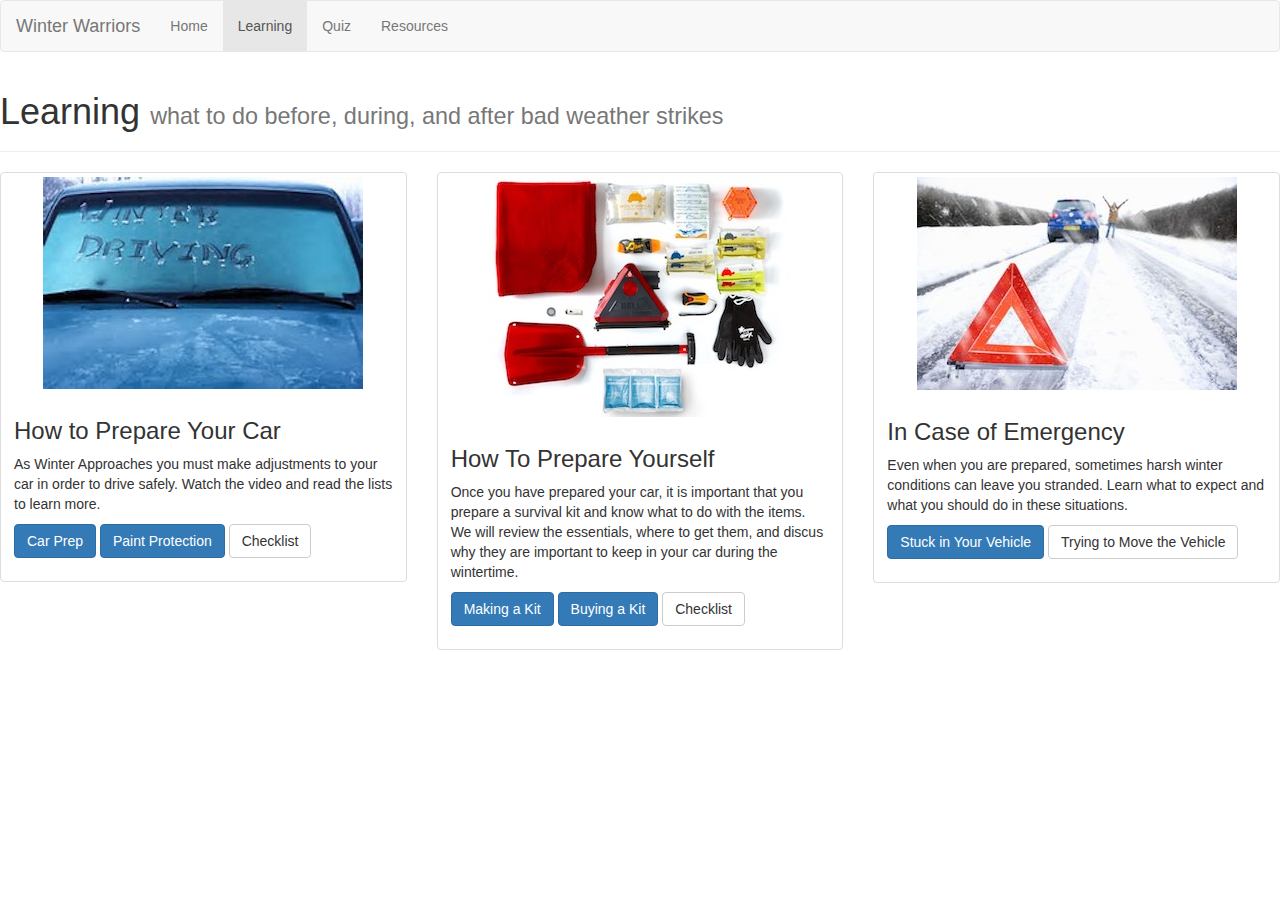
==== driving.html @ 92788914 "midterm" ====
<!DOCTYPE html>
<html>
  <head>
    <meta charset="utf-8">
    <link rel="stylesheet" href="https://maxcdn.bootstrapcdn.com/bootstrap/3.3.7/css/bootstrap.min.css">
    <title>Winter Driving</title>
  </head>
  <body>
    <nav class="navbar navbar-default">
  <div class="container-fluid">
    <div class="navbar-header">
      <button type="button" class="navbar-toggle collapsed" data-toggle="collapse" data-target="#bs-example-navbar-collapse-1" aria-expanded="false">
        <span class="sr-only">Toggle navigation</span>
        <span class="icon-bar"></span>
        <span class="icon-bar"></span>
        <span class="icon-bar"></span>
      </button>
      <a class="navbar-brand" href="#">Winter Warriors</a>
    </div>

    <div class="collapse navbar-collapse" id="bs-example-navbar-collapse-1">
      <ul class="nav navbar-nav">
        <li><a href="index.html">Home <span class="sr-only">(current)</span></a></li>
        <li class="active"><a href="driving.html">Learning</a></li>
        <li><a href="quiz.html">Quiz</a></li>
        <li><a href="resources.html">Resources</a></li>
      </ul>
    </div>
 </div>
</nav>

<header>
  <div class="page-header">
    <h1>Learning <small>what to do before, during, and after bad weather strikes</small></h1>
  </div>
</header>
<div class="row">
  <div class="col-sm-6 col-md-4">
    <div class="thumbnail">
      <img src="img/wintercar.jpeg">
      <div class="caption">
        <h3>How to Prepare Your Car</h3>
        <p>As Winter Approaches you must make adjustments to your car in order to drive safely.  Watch the video and read the lists to learn more.</p>
        <p><a href="https://www.youtube.com/watch?v=xzCwQxVuBMw" target="_blank" class="btn btn-primary" role="button">Car Prep</a> <a href="https://www.youtube.com/watch?v=8V8wx5JDSm4" target="_blank" class="btn btn-primary" role="button">Paint Protection</a> <a href="http://newsroom.aaa.com/2010/09/2010-winter-driving/" target="_blank" class="btn btn-default" role="button">Checklist</a></p>
      </div>
    </div>
  </div>
  <div class="col-sm-6 col-md-4">
    <div class="thumbnail">
      <img src="img/carkit.jpg">
      <div class="caption">
        <h3>How To Prepare Yourself</h3>
        <p>Once you have prepared your car, it is important that you prepare a survival kit and know what to do with the items.  We will review the essentials, where to get them, and discus why they are important to keep in your car during the wintertime.</p>
        <p><a href="http://www.bing.com/videos/search?q=how+to+make+a+car+survival+kit+winter&qpvt=how+to+make+a+car+survival+kit+winter&view=detail&mid=181EC3777299C36B1EA2181EC3777299C36B1EA2&FORM=VRDGAR" target="_blank" class="btn btn-primary" role="button">Making a Kit</a> <a href="https://www.amazon.com/s/?ie=UTF8&keywords=winter+car+emergency+kits&tag=mh0b-20&index=aps&hvadid=78683806173824&hvqmt=b&hvbmt=bb&hvdev=c&ref=pd_sl_gta3irb8u_b" target="_blank" class="btn btn-primary" role="button">Buying a Kit</a> <a href="http://readywisconsin.wi.gov/winter/HowToMakeAKit.asp" target="_blank" class="btn btn-default" role="button">Checklist</a></p>
      </div>
    </div>
  </div>
  <div class="col-sm-6 col-md-4">
    <div class="thumbnail">
      <img src="img/stranded.jpg">
      <div class="caption">
        <h3>In Case of Emergency</h3>
        <p>Even when you are prepared, sometimes harsh winter conditions can leave you stranded.  Learn what to expect and what you should do in these situations.</p>
        <p><a href="http://www.bing.com/videos/search?q=what+to+do+if+you+are+stuck+in+your+car+in+a+blizzard&&view=detail&mid=BA71508B4901BA604809BA71508B4901BA604809&FORM=VRDGAR"target="_blank" class="btn btn-primary" role="button">Stuck in Your Vehicle</a> <a href="https://www.youtube.com/watch?v=PG_dlGsYguE"target="_blank" class="btn btn-default" role="button">Trying to Move the Vehicle</a></p>
      </div>
    </div>
</div>
</div>
<div class="row">

</div>
<script src="https://maxcdn.bootstrapcdn.com/bootstrap/3.3.7/js/bootstrap.min.js" charset="utf-8"></script>
  </body>
</html>
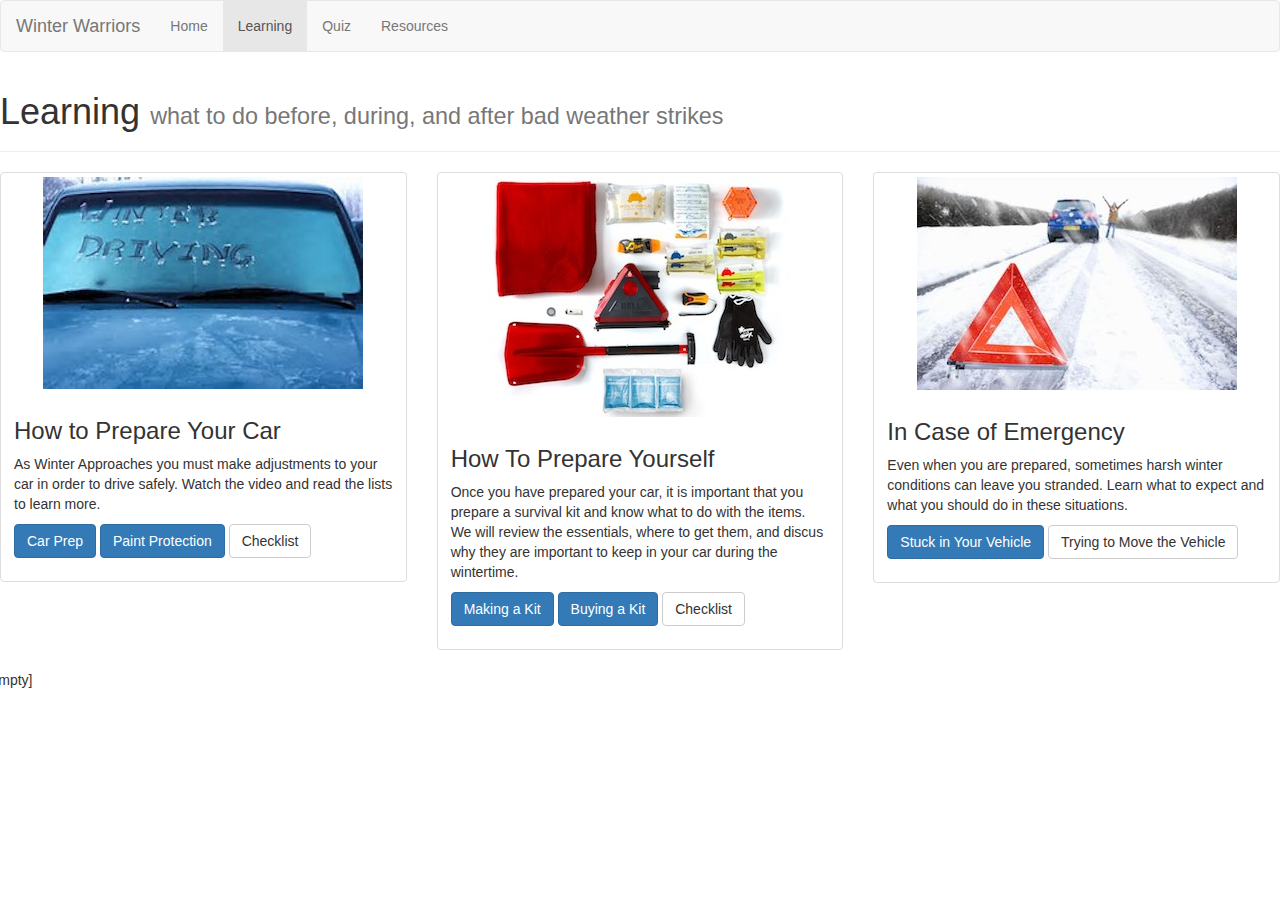
==== commit 72ca5d48: "Richard Comment" ====
--- a/driving.html
+++ b/driving.html
@@ -67,7 +67,7 @@
 </div>
 </div>
 <div class="row">
-
+[Empty]
 </div>
 <script src="https://maxcdn.bootstrapcdn.com/bootstrap/3.3.7/js/bootstrap.min.js" charset="utf-8"></script>
   </body>
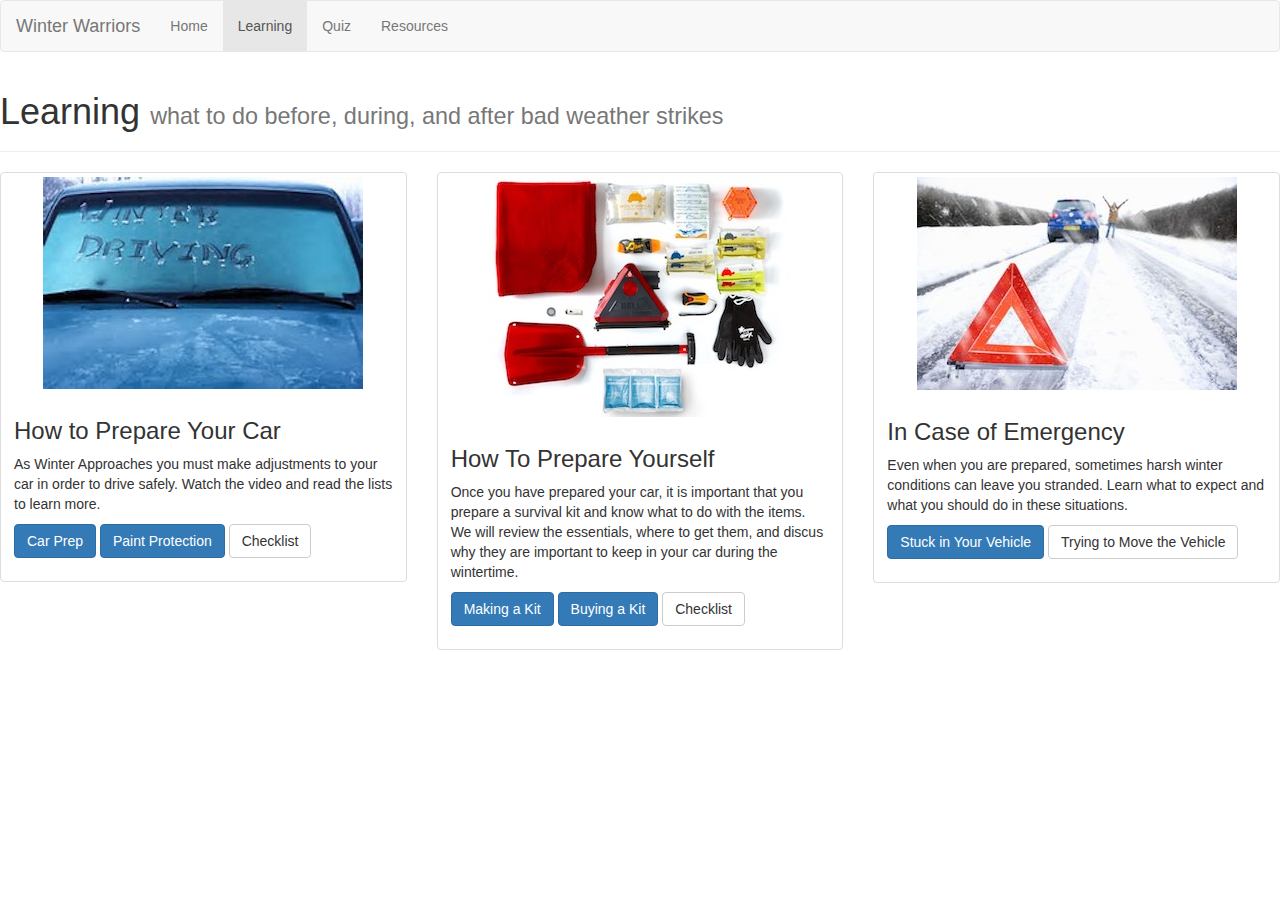
==== commit db05db97: "Richard Comment" ====
--- a/driving.html
+++ b/driving.html
@@ -3,24 +3,26 @@
   <head>
     <meta charset="utf-8">
     <link rel="stylesheet" href="https://maxcdn.bootstrapcdn.com/bootstrap/3.3.7/css/bootstrap.min.css">
-    <title>Winter Driving</title>
+    <link rel="stylesheet" href="css/edit.css">  <!--Note: Added a css file-->
+    <title>Winter Driving</title> <!--Suggestion: This is the same as the one on the Index page. You can change it if you want.-->
   </head>
   <body>
-    <nav class="navbar navbar-default">
+
+  <nav class="navbar navbar-default">
   <div class="container-fluid">
     <div class="navbar-header">
-      <button type="button" class="navbar-toggle collapsed" data-toggle="collapse" data-target="#bs-example-navbar-collapse-1" aria-expanded="false">
-        <span class="sr-only">Toggle navigation</span>
-        <span class="icon-bar"></span>
-        <span class="icon-bar"></span>
-        <span class="icon-bar"></span>
-      </button>
+      <button type="button" class="navbar-toggle collapsed" data-toggle="collapse" data-target="#bs-example-navbar-collapse-1" aria-expanded="false"><!--Suggestion: Remove-->
+        <span class="sr-only">Toggle navigation</span><!--Suggestion: Remove-->
+        <span class="icon-bar"></span><!--Suggestion: Remove-->
+        <span class="icon-bar"></span><!--Suggestion: Remove-->
+        <span class="icon-bar"></span><!--Suggestion: Remove-->
+      </button><!--Suggestion: Remove-->
       <a class="navbar-brand" href="#">Winter Warriors</a>
     </div>
 
-    <div class="collapse navbar-collapse" id="bs-example-navbar-collapse-1">
+    <div class="collapse navbar-collapse" id="bs-example-navbar-collapse-1"><!--Suggestion: ID part can be removed, in my opinion.-->
       <ul class="nav navbar-nav">
-        <li><a href="index.html">Home <span class="sr-only">(current)</span></a></li>
+        <li><a href="index.html">Home <span class="sr-only">(current)</span></a></li> <!--Suggestion: <span class="sr-only">(current)</span> can be removed.-->
         <li class="active"><a href="driving.html">Learning</a></li>
         <li><a href="quiz.html">Quiz</a></li>
         <li><a href="resources.html">Resources</a></li>
@@ -29,11 +31,13 @@
  </div>
 </nav>
 
-<header>
+<header> <!--Suggestion: This can be removed.-->
   <div class="page-header">
     <h1>Learning <small>what to do before, during, and after bad weather strikes</small></h1>
   </div>
-</header>
+</header> <!--Suggestion: This can be removed.-->
+
+<div class="wrap">  <!--Note: Added a wraper div with 100px right and left padding-->
 <div class="row">
   <div class="col-sm-6 col-md-4">
     <div class="thumbnail">
@@ -66,9 +70,9 @@
     </div>
 </div>
 </div>
-<div class="row">
-[Empty]
 </div>
-<script src="https://maxcdn.bootstrapcdn.com/bootstrap/3.3.7/js/bootstrap.min.js" charset="utf-8"></script>
+<div class="row"> <!--Suggestion: This can be removed.-->
+</div> <!--Suggestion: This can be removed.-->
+<script src="https://maxcdn.bootstrapcdn.com/bootstrap/3.3.7/js/bootstrap.min.js" charset="utf-8"></script> <!--Suggestion: This line should be in the head tags.-->
   </body>
 </html>
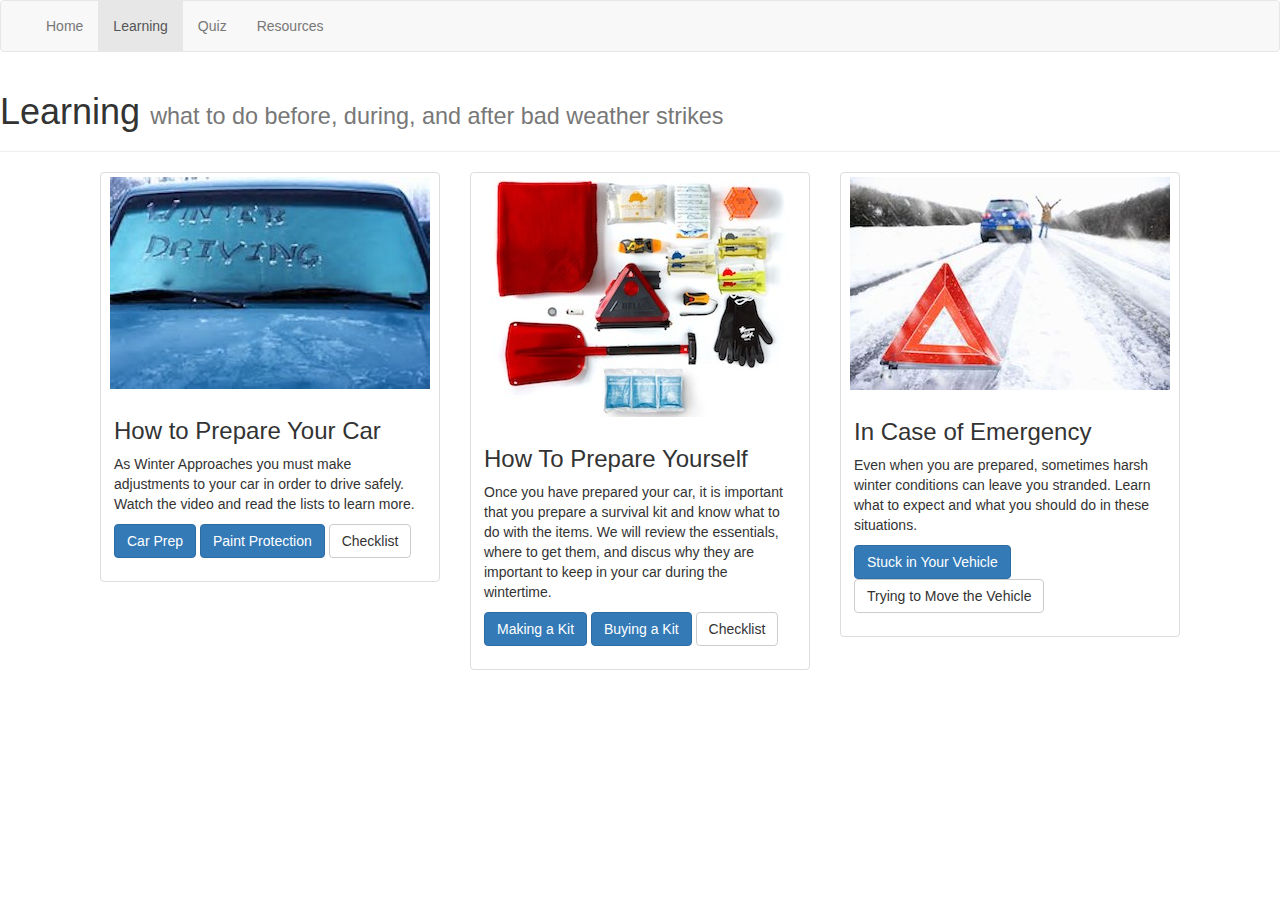
==== commit ec9298a9: "updated navigation bar and styles sheet" ====
--- a/driving.html
+++ b/driving.html
@@ -3,26 +3,24 @@
   <head>
     <meta charset="utf-8">
     <link rel="stylesheet" href="https://maxcdn.bootstrapcdn.com/bootstrap/3.3.7/css/bootstrap.min.css">
-    <link rel="stylesheet" href="css/edit.css">  <!--Note: Added a css file-->
-    <title>Winter Driving</title> <!--Suggestion: This is the same as the one on the Index page. You can change it if you want.-->
+    <link rel="stylesheet" href="css/edit.css">
+    <script src="https://maxcdn.bootstrapcdn.com/bootstrap/3.3.7/js/bootstrap.min.js" charset="utf-8"></script>
+
+    <title>Learn About Winter Driving</title>
   </head>
   <body>
-
-  <nav class="navbar navbar-default">
+    <nav class="navbar navbar-default">
   <div class="container-fluid">
     <div class="navbar-header">
-      <button type="button" class="navbar-toggle collapsed" data-toggle="collapse" data-target="#bs-example-navbar-collapse-1" aria-expanded="false"><!--Suggestion: Remove-->
-        <span class="sr-only">Toggle navigation</span><!--Suggestion: Remove-->
-        <span class="icon-bar"></span><!--Suggestion: Remove-->
-        <span class="icon-bar"></span><!--Suggestion: Remove-->
-        <span class="icon-bar"></span><!--Suggestion: Remove-->
-      </button><!--Suggestion: Remove-->
+      <button type="button" class="navbar-toggle collapsed" data-toggle="collapse" data-target="#bs-example-navbar-collapse-1" aria-expanded="false">
+        <span class="sr-only">Toggle navigation</span>
+
       <a class="navbar-brand" href="#">Winter Warriors</a>
     </div>
 
-    <div class="collapse navbar-collapse" id="bs-example-navbar-collapse-1"><!--Suggestion: ID part can be removed, in my opinion.-->
+    <div class="collapse navbar-collapse" id="bs-example-navbar-collapse-1">
       <ul class="nav navbar-nav">
-        <li><a href="index.html">Home <span class="sr-only">(current)</span></a></li> <!--Suggestion: <span class="sr-only">(current)</span> can be removed.-->
+        <li><a href="index.html">Home <span class="sr-only">(current)</span></a></li>
         <li class="active"><a href="driving.html">Learning</a></li>
         <li><a href="quiz.html">Quiz</a></li>
         <li><a href="resources.html">Resources</a></li>
@@ -31,13 +29,11 @@
  </div>
 </nav>
 
-<header> <!--Suggestion: This can be removed.-->
   <div class="page-header">
     <h1>Learning <small>what to do before, during, and after bad weather strikes</small></h1>
   </div>
-</header> <!--Suggestion: This can be removed.-->
 
-<div class="wrap">  <!--Note: Added a wraper div with 100px right and left padding-->
+<div class="wrap">
 <div class="row">
   <div class="col-sm-6 col-md-4">
     <div class="thumbnail">
@@ -70,9 +66,5 @@
     </div>
 </div>
 </div>
-</div>
-<div class="row"> <!--Suggestion: This can be removed.-->
-</div> <!--Suggestion: This can be removed.-->
-<script src="https://maxcdn.bootstrapcdn.com/bootstrap/3.3.7/js/bootstrap.min.js" charset="utf-8"></script> <!--Suggestion: This line should be in the head tags.-->
   </body>
 </html>
--- a/css/edit.css
+++ b/css/edit.css
@@ -0,0 +1,12 @@
+.indexTitleStyle{
+  padding-left: 100px;
+}
+
+.indexDescriptionStyle{
+  padding-left: 100px;
+}
+
+.wrap{
+  padding-left: 100px;
+  padding-right: 100px;
+}
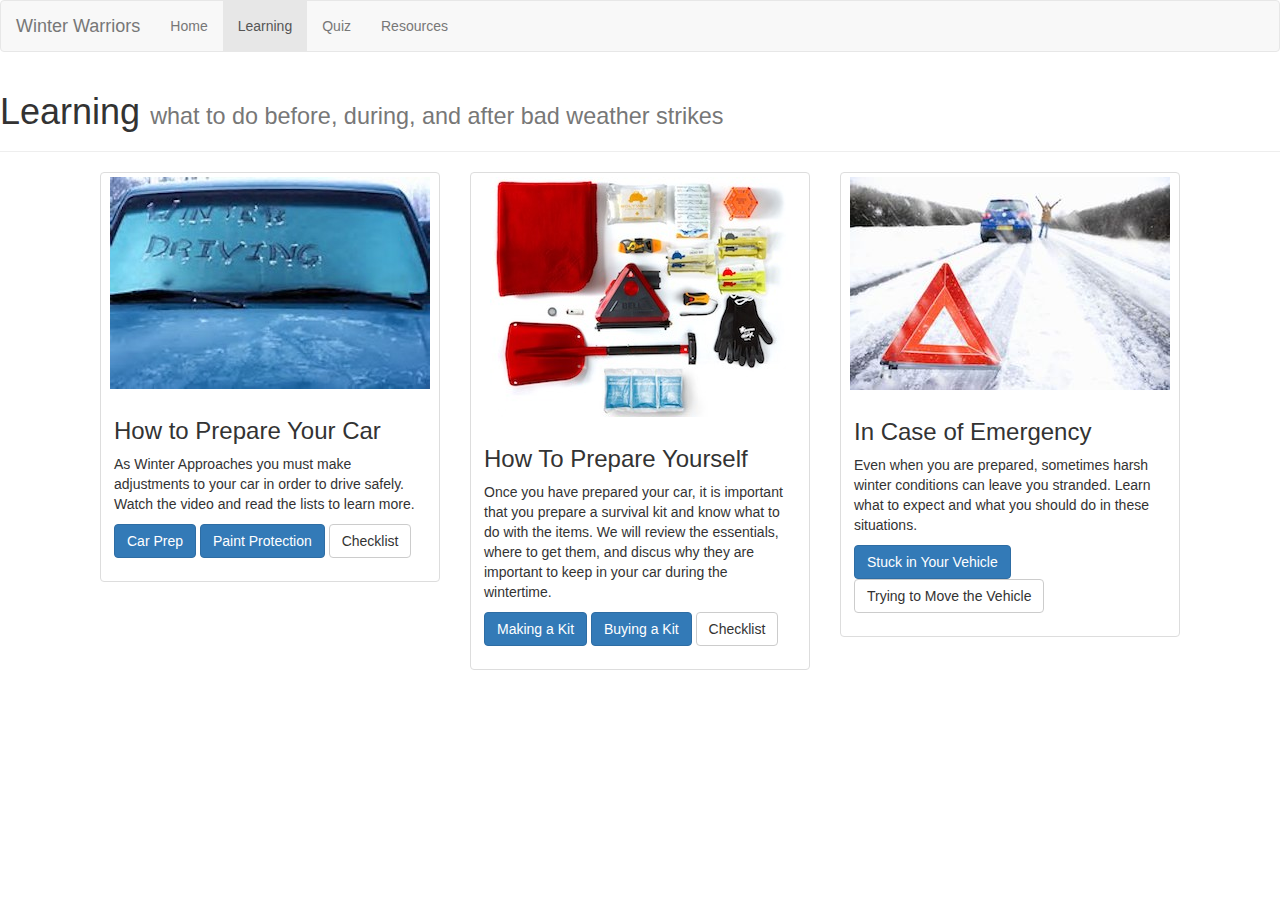
==== commit ee54abaf: "fixed the winter warrior button" ====
--- a/driving.html
+++ b/driving.html
@@ -14,8 +14,11 @@
     <div class="navbar-header">
       <button type="button" class="navbar-toggle collapsed" data-toggle="collapse" data-target="#bs-example-navbar-collapse-1" aria-expanded="false">
         <span class="sr-only">Toggle navigation</span>
-
-      <a class="navbar-brand" href="#">Winter Warriors</a>
+        <span class="icon-bar"></span>
+        <span class="icon-bar"></span>
+        <span class="icon-bar"></span>
+      </button>
+      <a class="navbar-brand">Winter Warriors</a>
     </div>
 
     <div class="collapse navbar-collapse" id="bs-example-navbar-collapse-1">
